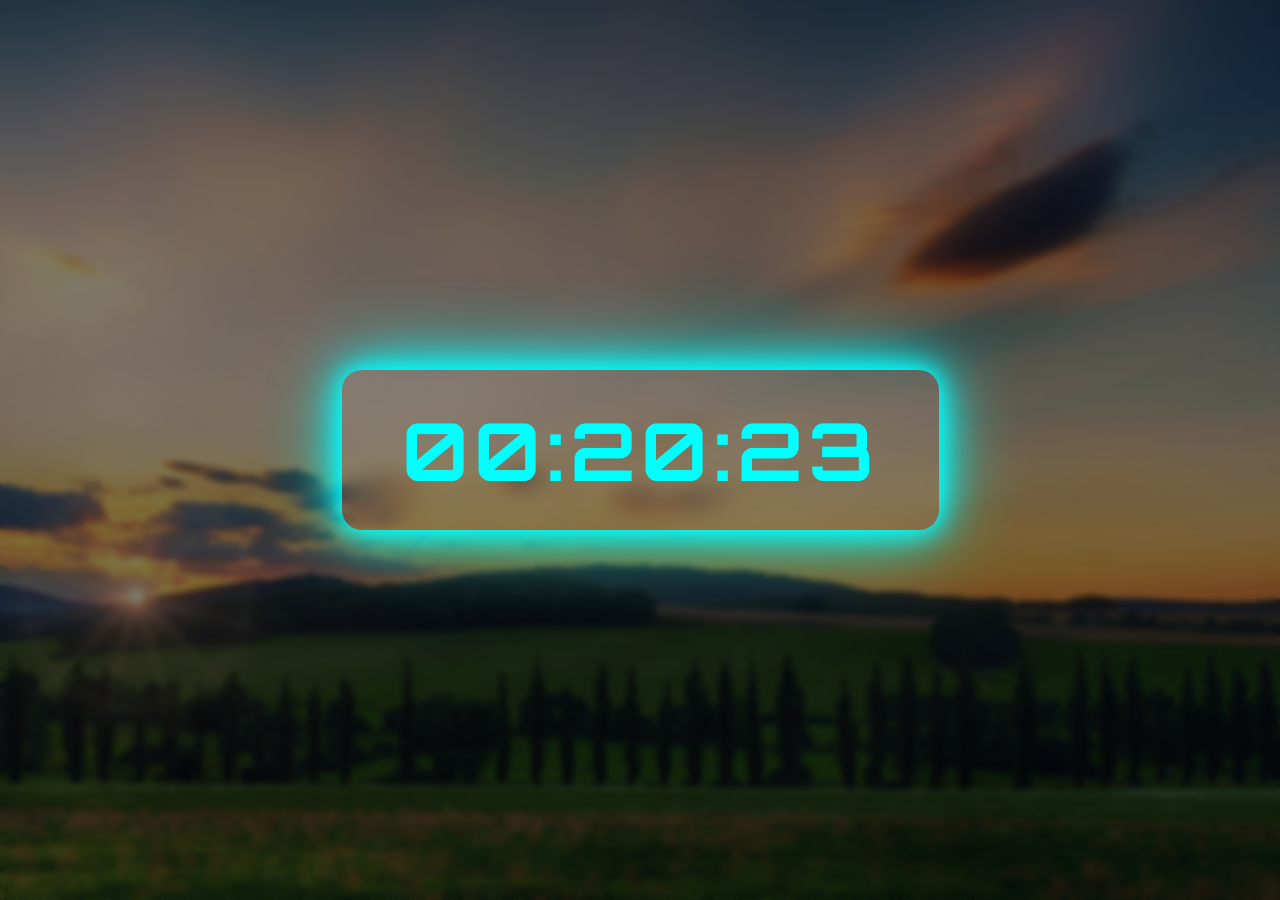
==== index.html @ e29d4305 "Add files via upload" ====
<!DOCTYPE html>
<html lang="pt-BR">
<head>
  <meta charset="UTF-8" />
  <meta name="viewport" content="width=device-width, initial-scale=1.0"/>
  <meta name="author" content="Paulo Henrique">
  <meta name="description" content="Meu relógio Digital">
  <title>Relógio Digital</title>
  <link rel="stylesheet" href="relogio.css">
  <link rel="icon" href="imagem.jpg">
</head>
<body>
    <h1 id="relogio">00:00:00</h1>
    <script src="relogio.js"></script>
</body>
</html>
---- relogio.css ----
@import url('https://fonts.googleapis.com/css2?family=Orbitron:wght@400;700&display=swap');

*{
    margin: 0;
    padding: 0;
    box-sizing: border-box;
}

body{
    height: 100vh;
    display: flex;
    justify-content: center;
    align-items: center;
    background: url("paisagem.jpg") no-repeat center center/cover;
    font-family: 'Orbitron', sans-serif;
}

/* Camada escura por cima da imagem */
body::before{
    content: "";
    position: absolute;
    width: 100%;
    height: 100%;
    background: rgba(0,0,0,0.5);
    backdrop-filter: blur(3px);
}

/* Relógio */
h1{
    position: relative;
    font-size: 80px;
    color: #00ffff;
    padding: 30px 60px;
    border-radius: 20px;
    background: rgba(255,255,255,0.1);
    backdrop-filter: blur(10px);
    box-shadow: 0 0 20px #00ffff,
                0 0 40px #00ffff,
                0 0 80px #00ffff;
    letter-spacing: 5px;
    animation: pulse 2s infinite alternate;
}

/* Animação Neon */
@keyframes pulse{
    from{
        box-shadow: 0 0 20px #00ffff,
                    0 0 40px #00ffff;
    }
    to{
        box-shadow: 0 0 40px #00ffff,
                    0 0 80px #00ffff;
    }
}
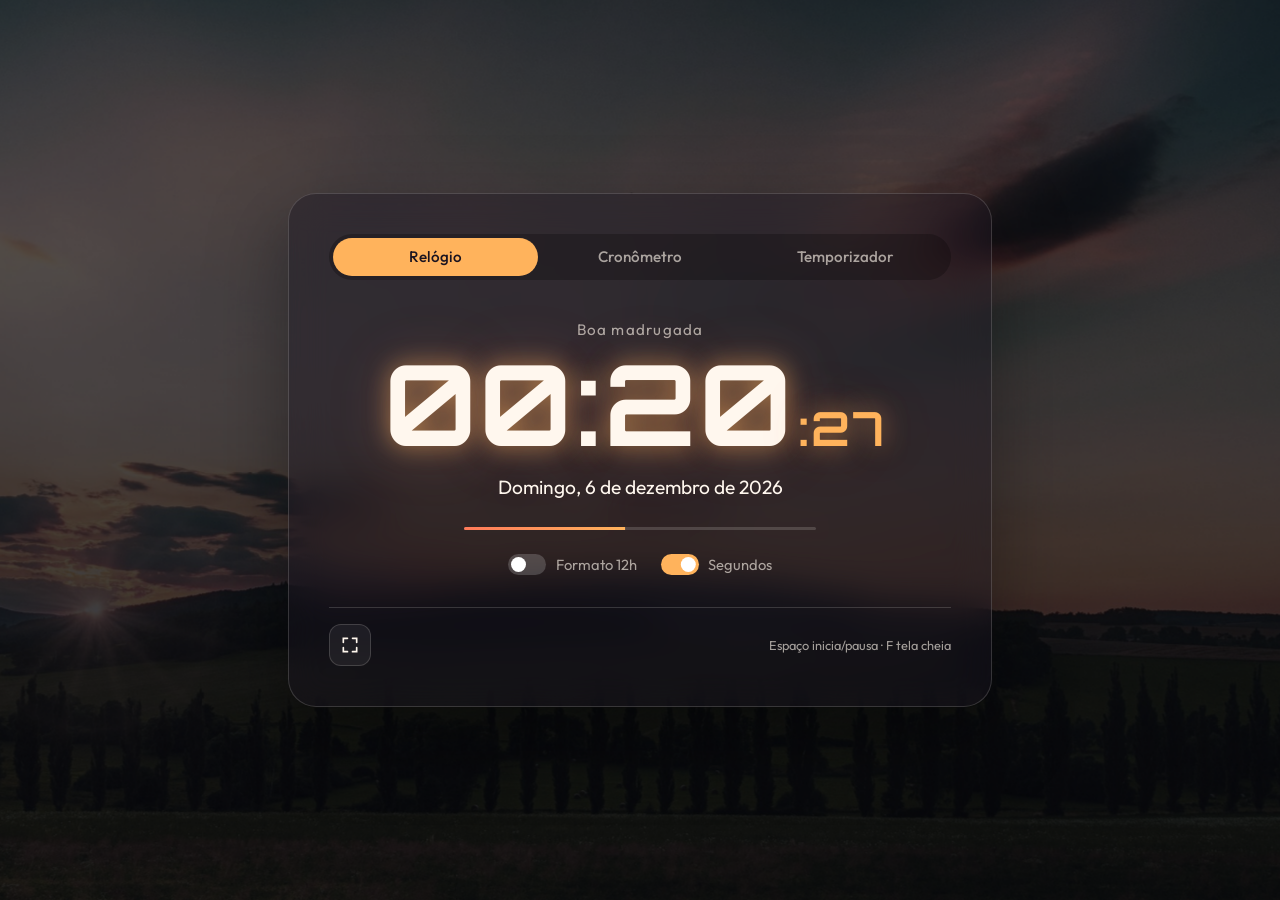
==== commit 66b66b5d: "Relógio digital com cronômetro e temporizador - Corrige index.html que apontava para arquivos inexis" ====
--- a/index.html
+++ b/index.html
@@ -1,16 +1,86 @@
-<!DOCTYPE html>
-<html lang="pt-BR">
-<head>
-  <meta charset="UTF-8" />
-  <meta name="viewport" content="width=device-width, initial-scale=1.0"/>
-  <meta name="author" content="Paulo Henrique">
-  <meta name="description" content="Meu relógio Digital">
-  <title>Relógio Digital</title>
-  <link rel="stylesheet" href="relogio.css">
-  <link rel="icon" href="imagem.jpg">
-</head>
-<body>
-    <h1 id="relogio">00:00:00</h1>
-    <script src="relogio.js"></script>
-</body>
-</html>+<!DOCTYPE html>
+<html lang="pt-BR">
+<head>
+  <meta charset="UTF-8" />
+  <meta name="viewport" content="width=device-width, initial-scale=1.0" />
+  <meta name="author" content="Paulo Henrique" />
+  <meta name="description" content="Relógio digital com data, cronômetro com voltas e temporizador com alarme." />
+  <meta name="theme-color" content="#1a1420" />
+  <title>Relógio Digital — Paulo Henrique</title>
+  <link rel="icon" href="data:image/svg+xml,%3Csvg xmlns='http://www.w3.org/2000/svg' viewBox='0 0 64 64'%3E%3Ccircle cx='32' cy='32' r='28' fill='%23ffb35c'/%3E%3Cpath d='M32 16v16l10 6' stroke='%231a1420' stroke-width='5' stroke-linecap='round' fill='none'/%3E%3C/svg%3E" />
+  <link rel="preconnect" href="https://fonts.googleapis.com" />
+  <link rel="preconnect" href="https://fonts.gstatic.com" crossorigin />
+  <link href="https://fonts.googleapis.com/css2?family=Orbitron:wght@500;700&family=Outfit:wght@300;400;500;600&display=swap" rel="stylesheet" />
+  <link rel="stylesheet" href="relogio.css" />
+</head>
+<body>
+  <div class="bg" aria-hidden="true"></div>
+
+  <main class="panel">
+    <div class="tabs" role="tablist" aria-label="Modos">
+      <button role="tab" id="tab-relogio" aria-controls="relogio" aria-selected="true">Relógio</button>
+      <button role="tab" id="tab-cronometro" aria-controls="cronometro" aria-selected="false" tabindex="-1">Cronômetro</button>
+      <button role="tab" id="tab-timer" aria-controls="timer" aria-selected="false" tabindex="-1">Temporizador</button>
+      <span class="tabs__ink" aria-hidden="true"></span>
+    </div>
+
+    <!-- RELÓGIO -->
+    <section id="relogio" role="tabpanel" aria-labelledby="tab-relogio" class="view">
+      <p class="greet" id="saudacao">Olá</p>
+      <h1 class="digits" aria-live="off"><span id="hora">00:00</span><span class="digits__sec" id="seg">:00</span><span class="ampm" id="ampm"></span></h1>
+      <p class="date" id="data">—</p>
+      <div class="bar" aria-hidden="true"><span id="barra-min"></span></div>
+      <div class="row">
+        <label class="switch"><input type="checkbox" id="formato12" /><span>Formato 12h</span></label>
+        <label class="switch"><input type="checkbox" id="mostrarSeg" checked /><span>Segundos</span></label>
+      </div>
+    </section>
+
+    <!-- CRONÔMETRO -->
+    <section id="cronometro" role="tabpanel" aria-labelledby="tab-cronometro" class="view" hidden>
+      <p class="greet">Cronômetro</p>
+      <p class="digits digits--sw" id="sw-display">00:00<span class="digits__sec">.00</span></p>
+      <div class="actions">
+        <button class="btn btn--primary" id="sw-start">Iniciar</button>
+        <button class="btn" id="sw-lap" disabled>Volta</button>
+        <button class="btn" id="sw-reset" disabled>Zerar</button>
+      </div>
+      <ol class="laps" id="sw-laps" aria-label="Voltas"></ol>
+    </section>
+
+    <!-- TEMPORIZADOR -->
+    <section id="timer" role="tabpanel" aria-labelledby="tab-timer" class="view" hidden>
+      <p class="greet">Temporizador</p>
+      <div class="ring">
+        <svg viewBox="0 0 120 120" aria-hidden="true"><circle cx="60" cy="60" r="54" class="ring__track" /><circle cx="60" cy="60" r="54" class="ring__fill" id="tm-ring" /></svg>
+        <p class="digits digits--timer" id="tm-display" aria-live="polite">05:00</p>
+      </div>
+      <div class="presets" aria-label="Tempos rápidos">
+        <button class="chip" data-min="1">1 min</button>
+        <button class="chip is-on" data-min="5">5 min</button>
+        <button class="chip" data-min="10">10 min</button>
+        <button class="chip" data-min="25">25 min</button>
+      </div>
+      <form class="custom" id="tm-form">
+        <label>Min <input type="number" id="tm-min" min="0" max="999" value="5" inputmode="numeric" /></label>
+        <label>Seg <input type="number" id="tm-sec" min="0" max="59" value="0" inputmode="numeric" /></label>
+        <button class="btn btn--ghost" type="submit">Definir</button>
+      </form>
+      <div class="actions">
+        <button class="btn btn--primary" id="tm-start">Iniciar</button>
+        <button class="btn" id="tm-reset">Zerar</button>
+      </div>
+    </section>
+
+    <footer class="foot">
+      <button class="icon-btn" id="tela-cheia" aria-label="Tela cheia" title="Tela cheia (F)">
+        <svg viewBox="0 0 24 24" aria-hidden="true"><path d="M4 9V4h5M20 9V4h-5M4 15v5h5M20 15v5h-5" /></svg>
+      </button>
+      <span class="hint">Espaço inicia/pausa · F tela cheia</span>
+    </footer>
+  </main>
+
+  <p class="toast" id="toast" role="status" hidden>⏰ Tempo esgotado!</p>
+  <script src="relogio.js"></script>
+</body>
+</html>
--- a/relogio.css
+++ b/relogio.css
@@ -1,54 +1,110 @@
-@import url('https://fonts.googleapis.com/css2?family=Orbitron:wght@400;700&display=swap');
-
-*{
-    margin: 0;
-    padding: 0;
-    box-sizing: border-box;
-}
-
-body{
-    height: 100vh;
-    display: flex;
-    justify-content: center;
-    align-items: center;
-    background: url("paisagem.jpg") no-repeat center center/cover;
-    font-family: 'Orbitron', sans-serif;
-}
-
-/* Camada escura por cima da imagem */
-body::before{
-    content: "";
-    position: absolute;
-    width: 100%;
-    height: 100%;
-    background: rgba(0,0,0,0.5);
-    backdrop-filter: blur(3px);
-}
-
-/* Relógio */
-h1{
-    position: relative;
-    font-size: 80px;
-    color: #00ffff;
-    padding: 30px 60px;
-    border-radius: 20px;
-    background: rgba(255,255,255,0.1);
-    backdrop-filter: blur(10px);
-    box-shadow: 0 0 20px #00ffff,
-                0 0 40px #00ffff,
-                0 0 80px #00ffff;
-    letter-spacing: 5px;
-    animation: pulse 2s infinite alternate;
-}
-
-/* Animação Neon */
-@keyframes pulse{
-    from{
-        box-shadow: 0 0 20px #00ffff,
-                    0 0 40px #00ffff;
-    }
-    to{
-        box-shadow: 0 0 40px #00ffff,
-                    0 0 80px #00ffff;
-    }
-}
+:root {
+  --glow: #ffb35c;
+  --glow-2: #ff7a59;
+  --ink: #fff7ee;
+  --muted: rgba(255, 247, 238, .62);
+  --glass: rgba(26, 20, 32, .42);
+  --line: rgba(255, 247, 238, .16);
+  --ease: cubic-bezier(.16, 1, .3, 1);
+}
+
+* { margin: 0; padding: 0; box-sizing: border-box; }
+html, body { height: 100%; }
+body {
+  min-height: 100svh; display: grid; place-items: center; padding: 1rem;
+  font-family: "Outfit", system-ui, sans-serif; color: var(--ink); background: #1a1420; overflow-x: hidden;
+}
+button, input { font: inherit; color: inherit; }
+:focus-visible { outline: 2px solid var(--glow); outline-offset: 3px; }
+
+/* Fundo: paisagem + véu que muda com o horário */
+.bg { position: fixed; inset: -2%; z-index: -1; background: url("paisagem.jpg") center / cover no-repeat; transform: scale(1.04); animation: drift 40s ease-in-out infinite alternate; }
+.bg::after { content: ""; position: absolute; inset: 0; background: linear-gradient(180deg, rgba(20,14,28,var(--veil-top, .35)), rgba(20,14,28,var(--veil-bottom, .7))); transition: background 2s; }
+body[data-periodo="noite"] .bg { filter: saturate(.6) brightness(.55) hue-rotate(-20deg); }
+body[data-periodo="manha"] .bg { filter: saturate(1.05) brightness(1.05); }
+@keyframes drift { to { transform: scale(1.1) translate(-1%, -1%); } }
+
+.panel {
+  width: min(100%, 44rem); padding: clamp(1.25rem, 4vw, 2.5rem); border-radius: 28px;
+  background: var(--glass); border: 1px solid var(--line);
+  backdrop-filter: blur(18px) saturate(1.2); -webkit-backdrop-filter: blur(18px) saturate(1.2);
+  box-shadow: 0 30px 80px rgba(0,0,0,.35); text-align: center;
+}
+
+/* Abas */
+.tabs { position: relative; display: grid; grid-template-columns: repeat(3, 1fr); background: rgba(0,0,0,.25); border-radius: 99px; padding: 4px; margin-bottom: clamp(1.5rem, 5vw, 2.5rem); }
+.tabs button { position: relative; z-index: 1; background: none; border: 0; padding: .6rem .5rem; border-radius: 99px; cursor: pointer; font-weight: 500; font-size: clamp(.82rem, 2.6vw, .95rem); color: var(--muted); transition: color .3s; }
+.tabs button[aria-selected="true"] { color: #1a1420; }
+.tabs__ink { position: absolute; top: 4px; bottom: 4px; left: 4px; width: calc((100% - 8px) / 3); border-radius: 99px; background: var(--glow); transition: transform .5s var(--ease); }
+
+.view { animation: in .5s var(--ease); }
+@keyframes in { from { opacity: 0; transform: translateY(8px); } }
+.greet { color: var(--muted); letter-spacing: .08em; font-size: .95rem; margin-bottom: .5rem; }
+
+.digits {
+  font-family: "Orbitron", monospace; font-weight: 700; font-variant-numeric: tabular-nums;
+  font-size: clamp(3.2rem, 15vw, 7rem); line-height: 1; letter-spacing: .02em; white-space: nowrap;
+  text-shadow: 0 0 24px rgba(255, 179, 92, .55), 0 0 60px rgba(255, 122, 89, .25);
+}
+.digits__sec { font-size: .42em; color: var(--glow); margin-left: .08em; }
+.ampm { font-size: .22em; margin-left: .4em; vertical-align: super; color: var(--muted); }
+body.sem-seg #seg { display: none; }
+.date { margin-top: 1rem; font-size: clamp(1rem, 3vw, 1.2rem); }
+
+.bar { height: 3px; background: var(--line); border-radius: 3px; margin: 1.75rem auto 1.5rem; max-width: 22rem; overflow: hidden; }
+.bar span { display: block; height: 100%; background: linear-gradient(90deg, var(--glow-2), var(--glow)); transform-origin: left; transform: scaleX(0); transition: transform 1s linear; }
+
+.row { display: flex; justify-content: center; flex-wrap: wrap; gap: .75rem 1.5rem; }
+.switch { display: inline-flex; align-items: center; gap: .6rem; cursor: pointer; color: var(--muted); font-size: .92rem; }
+.switch input { appearance: none; -webkit-appearance: none; width: 2.4rem; height: 1.35rem; border-radius: 99px; background: rgba(255,255,255,.18); position: relative; cursor: pointer; transition: background .3s; }
+.switch input::after { content: ""; position: absolute; top: 3px; left: 3px; width: calc(1.35rem - 6px); aspect-ratio: 1; border-radius: 50%; background: #fff; transition: transform .35s var(--ease); }
+.switch input:checked { background: var(--glow); }
+.switch input:checked::after { transform: translateX(1.05rem); }
+
+/* Botões */
+.actions { display: flex; justify-content: center; flex-wrap: wrap; gap: .6rem; margin-top: 1.75rem; }
+.btn { min-width: 7rem; min-height: 46px; padding: .7rem 1.3rem; border-radius: 99px; border: 1px solid var(--line); background: rgba(255,255,255,.08); cursor: pointer; font-weight: 500; transition: transform .3s var(--ease), background .3s, opacity .3s; }
+.btn:hover:not(:disabled) { background: rgba(255,255,255,.16); transform: translateY(-2px); }
+.btn:active:not(:disabled) { transform: scale(.97); }
+.btn:disabled { opacity: .4; cursor: not-allowed; }
+.btn--primary { background: var(--glow); color: #1a1420; border-color: transparent; font-weight: 600; }
+.btn--primary:hover:not(:disabled) { background: #ffc47f; }
+.btn--primary.is-running { background: var(--glow-2); color: #fff; }
+.btn--ghost { min-width: 0; }
+
+/* Voltas */
+.laps { list-style: none; margin: 1.5rem auto 0; max-width: 24rem; max-height: 11rem; overflow-y: auto; text-align: left; }
+.laps li { display: flex; justify-content: space-between; padding: .55rem .25rem; border-top: 1px solid var(--line); font-variant-numeric: tabular-nums; animation: in .4s var(--ease); }
+.laps li span:first-child { color: var(--muted); }
+.laps .is-best { color: #9be7a8; }
+.laps .is-worst { color: #ff9b8a; }
+
+/* Temporizador */
+.ring { position: relative; width: min(17rem, 70vw); aspect-ratio: 1; margin: 0 auto; display: grid; place-items: center; }
+.ring svg { position: absolute; inset: 0; transform: rotate(-90deg); }
+.ring circle { fill: none; stroke-width: 5; }
+.ring__track { stroke: var(--line); }
+.ring__fill { stroke: var(--glow); stroke-linecap: round; stroke-dasharray: 339.3; stroke-dashoffset: 0; transition: stroke-dashoffset .25s linear; filter: drop-shadow(0 0 6px rgba(255,179,92,.6)); }
+.digits--timer { font-size: clamp(2.4rem, 11vw, 3.6rem); }
+.timer-done .ring__fill { stroke: var(--glow-2); animation: blink .6s ease-in-out infinite alternate; }
+@keyframes blink { to { opacity: .3; } }
+.presets { display: flex; justify-content: center; flex-wrap: wrap; gap: .5rem; margin-top: 1.5rem; }
+.chip { border: 1px solid var(--line); background: rgba(255,255,255,.06); padding: .45rem .95rem; border-radius: 99px; cursor: pointer; font-size: .9rem; transition: background .3s, color .3s; }
+.chip:hover { background: rgba(255,255,255,.14); }
+.chip.is-on { background: var(--ink); color: #1a1420; }
+.custom { display: flex; justify-content: center; align-items: end; flex-wrap: wrap; gap: .6rem; margin-top: 1rem; }
+.custom label { display: grid; gap: .25rem; font-size: .78rem; color: var(--muted); text-align: left; }
+.custom input { width: 5rem; padding: .6rem .7rem; border-radius: 12px; border: 1px solid var(--line); background: rgba(0,0,0,.25); }
+
+.foot { display: flex; justify-content: space-between; align-items: center; gap: 1rem; margin-top: 2rem; padding-top: 1rem; border-top: 1px solid var(--line); }
+.icon-btn { width: 42px; height: 42px; display: grid; place-items: center; border-radius: 12px; border: 1px solid var(--line); background: rgba(255,255,255,.06); cursor: pointer; transition: background .3s; }
+.icon-btn:hover { background: rgba(255,255,255,.16); }
+.icon-btn svg { width: 20px; height: 20px; fill: none; stroke: currentColor; stroke-width: 2; stroke-linecap: round; }
+.hint { color: var(--muted); font-size: .8rem; }
+@media (hover: none) { .hint { display: none; } }
+
+.toast { position: fixed; left: 50%; bottom: 1.5rem; translate: -50% 0; background: var(--glow-2); color: #fff; padding: .8rem 1.4rem; border-radius: 99px; font-weight: 600; box-shadow: 0 10px 30px rgba(0,0,0,.3); animation: in .4s var(--ease); }
+
+@media (prefers-reduced-motion: reduce) {
+  *, *::before, *::after { animation: none !important; transition-duration: .01ms !important; }
+}
